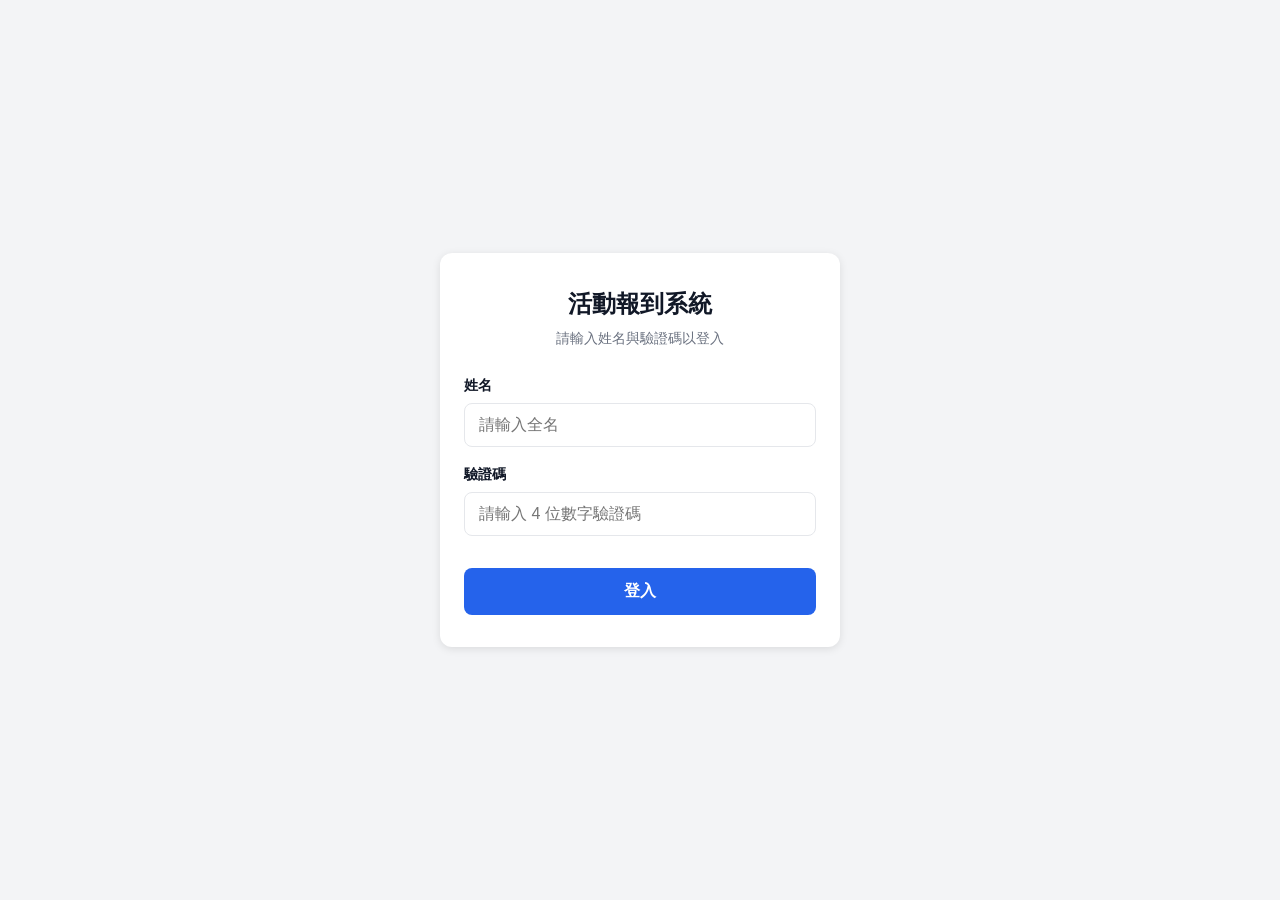
==== index.html @ ab361c44 "feat(stage1): 前台登入頁、CSS 基礎樣式、qrcode 函式庫 - index.html：姓名＋驗證碼表單，callAPI('auth') 後寫 session 並跳轉 - css/s" ====
<!DOCTYPE html>
<html lang="zh-TW">
<head>
  <meta charset="UTF-8">
  <meta name="viewport" content="width=device-width, initial-scale=1.0">
  <title>活動登入</title>
  <link rel="stylesheet" href="css/style.css">
</head>
<body>
  <div class="page">
    <div class="card">
      <h1 class="text-center">活動報到系統</h1>
      <p class="subtitle text-center">請輸入姓名與驗證碼以登入</p>

      <form id="loginForm" novalidate>
        <div class="form-group">
          <label for="name">姓名</label>
          <input
            type="text"
            id="name"
            name="name"
            placeholder="請輸入全名"
            autocomplete="name"
            inputmode="text"
            required
          >
        </div>

        <div class="form-group">
          <label for="code">驗證碼</label>
          <input
            type="text"
            id="code"
            name="code"
            placeholder="請輸入 4 位數字驗證碼"
            inputmode="numeric"
            maxlength="4"
            pattern="\d{4}"
            autocomplete="off"
            required
          >
        </div>

        <div id="errorAlert" class="alert alert-error" role="alert"></div>

        <button type="submit" id="submitBtn" class="btn btn-primary mt-16">
          <span class="btn-text">登入</span>
          <span class="spinner" aria-hidden="true"></span>
        </button>
      </form>
    </div>
  </div>

  <script src="js/config.js"></script>
  <script src="js/auth.js"></script>
  <script src="js/api.js"></script>
  <script>
    // 已登入則直接跳過
    if (getSession()) {
      window.location.replace('home.html');
    }

    const form      = document.getElementById('loginForm');
    const nameInput = document.getElementById('name');
    const codeInput = document.getElementById('code');
    const errorAlert = document.getElementById('errorAlert');
    const submitBtn  = document.getElementById('submitBtn');

    function showError(msg) {
      errorAlert.textContent = msg;
      errorAlert.classList.add('show');
    }
    function clearError() {
      errorAlert.classList.remove('show');
    }
    function setLoading(on) {
      submitBtn.classList.toggle('loading', on);
      submitBtn.disabled = on;
    }

    // 驗證碼只允許數字輸入
    codeInput.addEventListener('input', () => {
      codeInput.value = codeInput.value.replace(/\D/g, '').slice(0, 4);
    });

    form.addEventListener('submit', async (e) => {
      e.preventDefault();
      clearError();

      const name = nameInput.value.trim();
      const code = codeInput.value.trim();

      if (!name) { showError('請輸入姓名'); nameInput.focus(); return; }
      if (!/^\d{4}$/.test(code)) { showError('驗證碼須為 4 位數字'); codeInput.focus(); return; }

      setLoading(true);
      const res = await callAPI('auth', { name, code });
      setLoading(false);

      if (res.success) {
        setSession(res);
        window.location.replace('home.html');
      } else {
        showError(res.error || '登入失敗，請確認姓名與驗證碼是否正確');
      }
    });
  </script>
</body>
</html>
---- css/style.css ----
/* ===== Reset & Base ===== */
*, *::before, *::after { box-sizing: border-box; margin: 0; padding: 0; }

:root {
  --primary:    #2563EB;
  --primary-dk: #1D4ED8;
  --success:    #16A34A;
  --danger:     #DC2626;
  --warning:    #D97706;
  --bg:         #F3F4F6;
  --card:       #FFFFFF;
  --text:       #111827;
  --muted:      #6B7280;
  --border:     #E5E7EB;
  --radius:     12px;
  --shadow:     0 2px 8px rgba(0,0,0,.10);
}

html { font-size: 16px; -webkit-text-size-adjust: 100%; }

body {
  font-family: -apple-system, BlinkMacSystemFont, 'Segoe UI', 'Noto Sans TC',
               sans-serif;
  background: var(--bg);
  color: var(--text);
  min-height: 100dvh;
  line-height: 1.6;
}

/* ===== Layout ===== */
.page {
  display: flex;
  flex-direction: column;
  align-items: center;
  justify-content: center;
  min-height: 100dvh;
  padding: 24px 16px;
}

.card {
  background: var(--card);
  border-radius: var(--radius);
  box-shadow: var(--shadow);
  padding: 32px 24px;
  width: 100%;
  max-width: 400px;
}

/* ===== Typography ===== */
h1 { font-size: 1.5rem; font-weight: 700; margin-bottom: 4px; }
h2 { font-size: 1.25rem; font-weight: 700; margin-bottom: 12px; }
.subtitle { color: var(--muted); font-size: .9rem; margin-bottom: 24px; }

/* ===== Form ===== */
.form-group { margin-bottom: 16px; }

label {
  display: block;
  font-size: .9rem;
  font-weight: 600;
  margin-bottom: 6px;
  color: var(--text);
}

input[type="text"],
input[type="email"],
input[type="number"] {
  width: 100%;
  padding: 12px 14px;
  border: 1.5px solid var(--border);
  border-radius: 8px;
  font-size: 1rem;
  color: var(--text);
  background: #fff;
  transition: border-color .15s;
  -webkit-appearance: none;
}

input:focus {
  outline: none;
  border-color: var(--primary);
}

/* ===== Buttons ===== */
.btn {
  display: inline-flex;
  align-items: center;
  justify-content: center;
  gap: 6px;
  width: 100%;
  padding: 13px 20px;
  border: none;
  border-radius: 8px;
  font-size: 1rem;
  font-weight: 600;
  cursor: pointer;
  transition: background .15s, opacity .15s;
  -webkit-appearance: none;
}

.btn-primary  { background: var(--primary);  color: #fff; }
.btn-primary:hover  { background: var(--primary-dk); }
.btn-success  { background: var(--success);  color: #fff; }
.btn-danger   { background: var(--danger);   color: #fff; }
.btn-outline  {
  background: transparent;
  color: var(--primary);
  border: 1.5px solid var(--primary);
}
.btn:disabled { opacity: .5; cursor: not-allowed; }

/* ===== Alert / Toast ===== */
.alert {
  padding: 12px 14px;
  border-radius: 8px;
  font-size: .9rem;
  margin-top: 16px;
  display: none;
}
.alert.show { display: block; }
.alert-error   { background: #FEE2E2; color: #991B1B; }
.alert-success { background: #DCFCE7; color: #166534; }
.alert-info    { background: #DBEAFE; color: #1E40AF; }

/* ===== Spinner ===== */
.spinner {
  width: 20px; height: 20px;
  border: 2.5px solid rgba(255,255,255,.4);
  border-top-color: #fff;
  border-radius: 50%;
  animation: spin .7s linear infinite;
  display: none;
}
.loading .spinner { display: inline-block; }
.loading .btn-text { display: none; }

@keyframes spin { to { transform: rotate(360deg); } }

/* ===== Nav bar ===== */
.navbar {
  position: sticky;
  top: 0;
  background: var(--primary);
  color: #fff;
  padding: 14px 16px;
  display: flex;
  align-items: center;
  gap: 12px;
  z-index: 100;
  box-shadow: 0 2px 6px rgba(0,0,0,.15);
}
.navbar h1 { font-size: 1.1rem; margin: 0; color: #fff; }
.navbar .back { font-size: 1.2rem; cursor: pointer; text-decoration: none; color: #fff; }

/* ===== Main content area ===== */
.content {
  padding: 20px 16px;
  max-width: 480px;
  margin: 0 auto;
  width: 100%;
}

/* ===== Mission list ===== */
.mission-list { display: flex; flex-direction: column; gap: 12px; }

.mission-item {
  background: var(--card);
  border-radius: var(--radius);
  padding: 16px;
  display: flex;
  align-items: center;
  gap: 14px;
  box-shadow: var(--shadow);
  cursor: pointer;
  text-decoration: none;
  color: var(--text);
  border: 2px solid transparent;
  transition: border-color .15s;
}
.mission-item.done   { border-color: var(--success); }
.mission-item.locked { opacity: .5; cursor: not-allowed; }

.mission-icon {
  font-size: 1.8rem;
  flex-shrink: 0;
  width: 44px;
  text-align: center;
}
.mission-info h3 { font-size: 1rem; font-weight: 700; }
.mission-info p  { font-size: .85rem; color: var(--muted); margin-top: 2px; }
.mission-check   { margin-left: auto; font-size: 1.4rem; color: var(--success); }

/* ===== QR Code container ===== */
.qr-wrap {
  display: flex;
  flex-direction: column;
  align-items: center;
  gap: 12px;
  padding: 20px;
}
.qr-wrap canvas, .qr-wrap img { border-radius: 8px; }
.qr-label { font-size: .85rem; color: var(--muted); text-align: center; }

/* ===== Tag / badge ===== */
.badge {
  display: inline-block;
  padding: 2px 10px;
  border-radius: 999px;
  font-size: .8rem;
  font-weight: 600;
}
.badge-blue  { background: #DBEAFE; color: #1E40AF; }
.badge-green { background: #DCFCE7; color: #166534; }
.badge-gray  { background: #F3F4F6; color: #374151; }

/* ===== Divider ===== */
.divider {
  border: none;
  border-top: 1px solid var(--border);
  margin: 20px 0;
}

/* ===== Utility ===== */
.text-center { text-align: center; }
.text-muted  { color: var(--muted); font-size: .9rem; }
.mt-8  { margin-top: 8px; }
.mt-16 { margin-top: 16px; }
.mt-24 { margin-top: 24px; }
.mb-8  { margin-bottom: 8px; }
.mb-16 { margin-bottom: 16px; }
.w-full { width: 100%; }
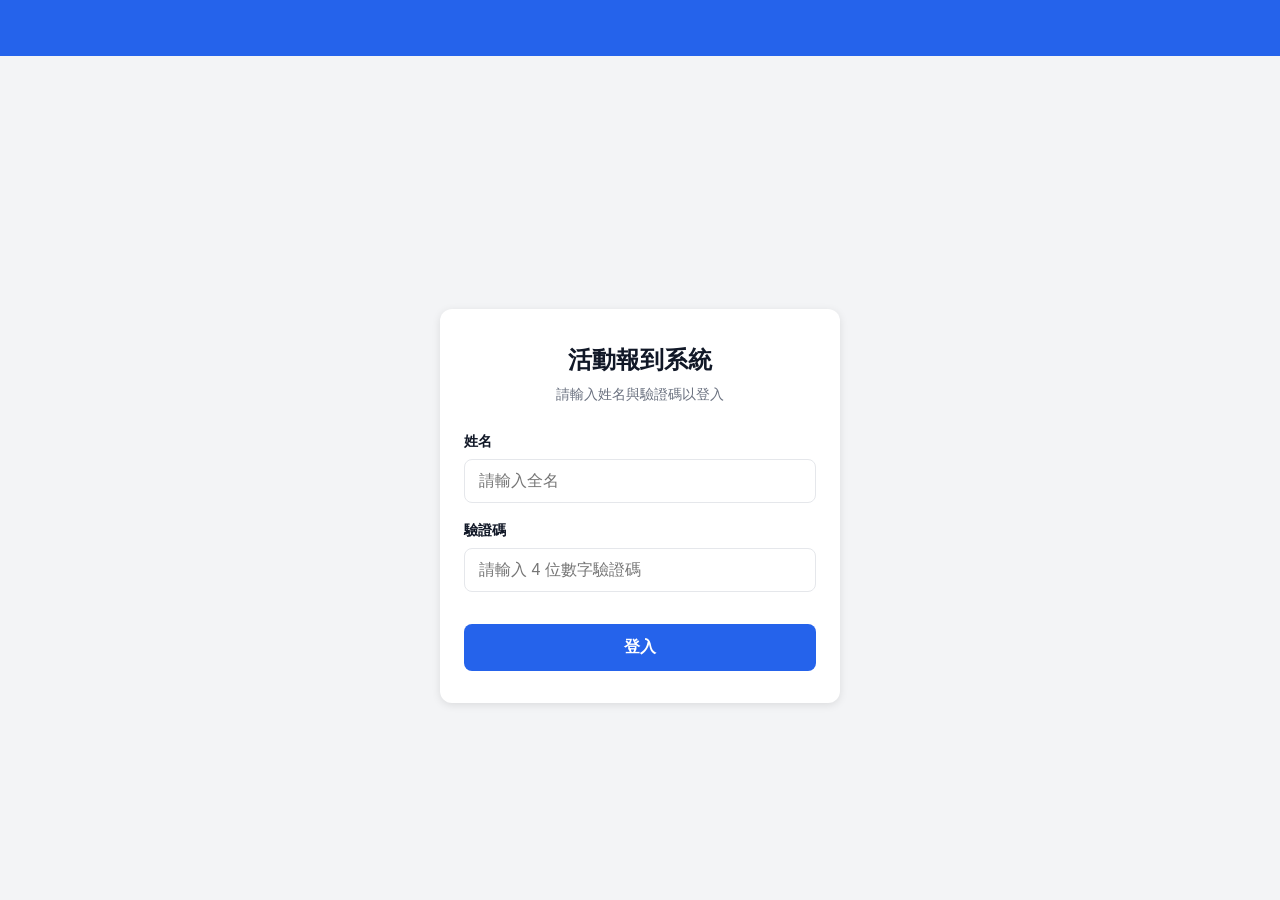
==== commit 4925a012: "feat(ui): 前台全頁套用 app-shell 視覺框架 - 新增 .app-shell / .app-banner / .app-body / .page-header / .circle-n" ====
--- a/index.html
+++ b/index.html
@@ -7,62 +7,69 @@
   <link rel="stylesheet" href="css/style.css">
 </head>
 <body>
-  <div class="page">
-    <div class="card">
-      <h1 class="text-center">活動報到系統</h1>
-      <p class="subtitle text-center">請輸入姓名與驗證碼以登入</p>
+  <div class="app-shell">
 
-      <form id="loginForm" novalidate>
-        <div class="form-group">
-          <label for="name">姓名</label>
-          <input
-            type="text"
-            id="name"
-            name="name"
-            placeholder="請輸入全名"
-            autocomplete="name"
-            inputmode="text"
-            required
-          >
-        </div>
+    <div class="app-banner">
+      <img src="assets/banner.jpg" alt="活動 Banner" onerror="this.style.display='none'">
+    </div>
 
-        <div class="form-group">
-          <label for="code">驗證碼</label>
-          <input
-            type="text"
-            id="code"
-            name="code"
-            placeholder="請輸入 4 位數字驗證碼"
-            inputmode="numeric"
-            maxlength="4"
-            pattern="\d{4}"
-            autocomplete="off"
-            required
-          >
-        </div>
+    <div class="app-body app-body-center">
+      <div class="card" style="width:100%;max-width:400px;">
+        <h1 class="text-center">活動報到系統</h1>
+        <p class="subtitle text-center">請輸入姓名與驗證碼以登入</p>
 
-        <div id="errorAlert" class="alert alert-error" role="alert"></div>
+        <form id="loginForm" novalidate>
+          <div class="form-group">
+            <label for="name">姓名</label>
+            <input
+              type="text"
+              id="name"
+              name="name"
+              placeholder="請輸入全名"
+              autocomplete="name"
+              inputmode="text"
+              required
+            >
+          </div>
 
-        <button type="submit" id="submitBtn" class="btn btn-primary mt-16">
-          <span class="btn-text">登入</span>
-          <span class="spinner" aria-hidden="true"></span>
-        </button>
-      </form>
+          <div class="form-group">
+            <label for="code">驗證碼</label>
+            <input
+              type="text"
+              id="code"
+              name="code"
+              placeholder="請輸入 4 位數字驗證碼"
+              inputmode="numeric"
+              maxlength="4"
+              pattern="\d{4}"
+              autocomplete="off"
+              required
+            >
+          </div>
+
+          <div id="errorAlert" class="alert alert-error" role="alert"></div>
+
+          <button type="submit" id="submitBtn" class="btn btn-primary mt-16">
+            <span class="btn-text">登入</span>
+            <span class="spinner" aria-hidden="true"></span>
+          </button>
+        </form>
+      </div>
     </div>
+
   </div>
 
   <script src="js/config.js"></script>
   <script src="js/auth.js"></script>
   <script src="js/api.js"></script>
   <script>
-    // 已登入則直接跳過
     if (getSession()) {
       window.location.replace('home.html');
     }
 
-    const form      = document.getElementById('loginForm');
-    const nameInput = document.getElementById('name');
-    const codeInput = document.getElementById('code');
+    const form       = document.getElementById('loginForm');
+    const nameInput  = document.getElementById('name');
+    const codeInput  = document.getElementById('code');
     const errorAlert = document.getElementById('errorAlert');
     const submitBtn  = document.getElementById('submitBtn');
 
@@ -78,7 +85,6 @@
       submitBtn.disabled = on;
     }
 
-    // 驗證碼只允許數字輸入
     codeInput.addEventListener('input', () => {
       codeInput.value = codeInput.value.replace(/\D/g, '').slice(0, 4);
     });
--- a/css/style.css
+++ b/css/style.css
@@ -229,3 +229,377 @@
 .mb-8  { margin-bottom: 8px; }
 .mb-16 { margin-bottom: 16px; }
 .w-full { width: 100%; }
+
+/* ===== Hub cards (home.html) ===== */
+.hub-list { display: flex; flex-direction: column; gap: 14px; }
+
+.hub-card {
+  background: var(--card);
+  border-radius: var(--radius);
+  box-shadow: var(--shadow);
+  padding: 18px 16px;
+  display: flex;
+  align-items: center;
+  gap: 14px;
+  text-decoration: none;
+  color: var(--text);
+  border: 2px solid transparent;
+  transition: border-color .15s, box-shadow .15s;
+}
+.hub-card:active { border-color: var(--primary); }
+.hub-card .hub-icon { font-size: 2rem; flex-shrink: 0; width: 48px; text-align: center; }
+.hub-card .hub-body h3 { font-size: 1rem; font-weight: 700; }
+.hub-card .hub-body p  { font-size: .85rem; color: var(--muted); margin-top: 2px; }
+.hub-card .hub-arrow   { margin-left: auto; color: var(--muted); font-size: 1.1rem; }
+
+/* ===== Tab bar ===== */
+.tab-bar {
+  display: flex;
+  border-bottom: 2px solid var(--border);
+  margin-bottom: 16px;
+}
+.tab-btn {
+  flex: 1;
+  padding: 10px 0;
+  background: none;
+  border: none;
+  font-size: .95rem;
+  font-weight: 600;
+  color: var(--muted);
+  cursor: pointer;
+  border-bottom: 3px solid transparent;
+  margin-bottom: -2px;
+  transition: color .15s, border-color .15s;
+}
+.tab-btn.active { color: var(--primary); border-bottom-color: var(--primary); }
+.tab-panel { display: none; }
+.tab-panel.active { display: block; }
+
+/* ===== Image zoom ===== */
+.zoomable { cursor: zoom-in; border-radius: 8px; width: 100%; display: block; }
+
+.zoom-overlay {
+  display: none;
+  position: fixed;
+  inset: 0;
+  background: rgba(0,0,0,.88);
+  z-index: 999;
+  align-items: center;
+  justify-content: center;
+  padding: 16px;
+}
+.zoom-overlay.open { display: flex; }
+.zoom-overlay img  { max-width: 100%; max-height: 90dvh; border-radius: 8px; object-fit: contain; }
+
+/* ===== Modal dialog ===== */
+.modal-overlay {
+  display: none;
+  position: fixed;
+  inset: 0;
+  background: rgba(0,0,0,.5);
+  z-index: 500;
+  align-items: flex-end;
+  justify-content: center;
+  padding: 0;
+}
+.modal-overlay.open { display: flex; }
+
+.modal {
+  background: var(--card);
+  border-radius: 20px 20px 0 0;
+  padding: 24px 20px 32px;
+  width: 100%;
+  max-width: 480px;
+  animation: slideUp .2s ease;
+}
+@keyframes slideUp { from { transform:translateY(30px); opacity:0 } to { transform:translateY(0); opacity:1 } }
+
+.modal h3     { font-size: 1.1rem; font-weight: 700; margin-bottom: 6px; }
+.modal p      { font-size: .9rem; color: var(--muted); margin-bottom: 20px; }
+.modal-btns   { display: flex; gap: 10px; }
+.modal-btns .btn { flex: 1; }
+
+/* ===== Admin sidebar layout ===== */
+.admin-layout {
+  display: flex;
+  min-height: 100dvh;
+}
+
+.sidebar {
+  width: 200px;
+  flex-shrink: 0;
+  background: #1E293B;
+  color: #CBD5E1;
+  display: flex;
+  flex-direction: column;
+  padding: 0;
+  position: sticky;
+  top: 0;
+  height: 100dvh;
+}
+.sidebar-title {
+  padding: 20px 16px 12px;
+  font-size: .75rem;
+  font-weight: 700;
+  text-transform: uppercase;
+  letter-spacing: .08em;
+  color: #64748B;
+}
+.sidebar a {
+  display: flex;
+  align-items: center;
+  gap: 10px;
+  padding: 12px 16px;
+  color: #CBD5E1;
+  text-decoration: none;
+  font-size: .9rem;
+  transition: background .15s, color .15s;
+  border-left: 3px solid transparent;
+}
+.sidebar a:hover, .sidebar a.active {
+  background: rgba(255,255,255,.06);
+  color: #fff;
+  border-left-color: #60A5FA;
+}
+.sidebar a .s-icon { font-size: 1.1rem; }
+.sidebar-spacer { flex: 1; }
+.sidebar-logout {
+  padding: 12px 16px;
+  border-top: 1px solid rgba(255,255,255,.08);
+}
+.sidebar-logout button {
+  background: none;
+  border: none;
+  color: #94A3B8;
+  cursor: pointer;
+  font-size: .85rem;
+  padding: 0;
+}
+
+.admin-main { flex: 1; overflow-x: hidden; }
+
+/* mobile: hide sidebar, show bottom nav */
+.bottom-nav {
+  display: none;
+  position: fixed;
+  bottom: 0; left: 0; right: 0;
+  background: #1E293B;
+  padding: 8px 0 env(safe-area-inset-bottom, 0);
+  z-index: 200;
+  justify-content: space-around;
+}
+.bottom-nav a {
+  display: flex; flex-direction: column; align-items: center;
+  gap: 3px; color: #94A3B8; text-decoration: none; font-size: .7rem;
+  padding: 4px 12px;
+  transition: color .15s;
+}
+.bottom-nav a.active { color: #60A5FA; }
+.bottom-nav .bn-icon { font-size: 1.3rem; }
+
+@media (max-width: 600px) {
+  .sidebar      { display: none; }
+  .bottom-nav   { display: flex; }
+  .admin-main   { padding-bottom: 70px; }
+}
+
+/* ===== Participant table ===== */
+.table-wrap { overflow-x: auto; }
+table.p-table {
+  width: 100%;
+  border-collapse: collapse;
+  font-size: .85rem;
+}
+.p-table th {
+  background: #F8FAFC;
+  padding: 8px 10px;
+  text-align: left;
+  font-weight: 600;
+  color: var(--muted);
+  border-bottom: 2px solid var(--border);
+  white-space: nowrap;
+}
+.p-table td {
+  padding: 8px 10px;
+  border-bottom: 1px solid var(--border);
+}
+.p-table tr:last-child td { border-bottom: none; }
+.p-table .icon-done { color: var(--success); font-size: 1rem; }
+.p-table .icon-none { color: var(--border);  font-size: 1rem; }
+
+/* ===== Mission page ===== */
+.task-card {
+  background: var(--card);
+  border-radius: var(--radius);
+  box-shadow: var(--shadow);
+  margin-bottom: 12px;
+  overflow: hidden;
+  border: 2px solid transparent;
+  transition: border-color .2s;
+}
+.task-card.done   { border-color: var(--success); }
+.task-card.locked { opacity: .5; pointer-events: none; }
+
+.task-header {
+  display: flex; align-items: center; gap: 12px;
+  padding: 14px 16px; cursor: pointer; user-select: none;
+}
+.task-num {
+  width: 32px; height: 32px; border-radius: 50%;
+  background: var(--border);
+  display: flex; align-items: center; justify-content: center;
+  font-size: .85rem; font-weight: 700; flex-shrink: 0;
+  transition: background .2s, color .2s;
+}
+.task-card.done   .task-num { background: var(--success); color: #fff; }
+.task-card.active .task-num { background: var(--primary);  color: #fff; }
+.task-title  { font-weight: 700; font-size: .95rem; flex: 1; }
+.task-status { font-size: 1.2rem; }
+
+.task-body { padding: 0 16px 16px; display: none; }
+.task-body.open { display: block; }
+
+/* Photo upload */
+.photo-drop {
+  border: 2px dashed var(--border); border-radius: 8px;
+  padding: 24px; text-align: center; color: var(--muted);
+  cursor: pointer; font-size: .9rem; transition: border-color .15s;
+}
+.photo-drop:hover { border-color: var(--primary); }
+.photo-preview {
+  width: 100%; max-height: 220px; object-fit: cover;
+  border-radius: 8px; margin-bottom: 8px; display: none;
+}
+.photo-preview.show { display: block; }
+
+/* Signature pad */
+.sig-wrap {
+  border: 1.5px solid var(--border); border-radius: 8px;
+  overflow: hidden; margin-bottom: 8px; background: #fff;
+  touch-action: none;
+}
+.sig-wrap canvas { display: block; width: 100%; height: 160px; }
+.sig-btn-row { display: flex; gap: 8px; }
+.sig-btn-row .btn { flex: 1; padding: 10px; font-size: .9rem; }
+
+/* PDF preview */
+.pdf-thumb {
+  width: 100%; border-radius: 8px; margin-bottom: 12px;
+  border: 1px solid var(--border); display: none;
+}
+.pdf-thumb.show { display: block; }
+
+/* Checkout QR */
+.checkout-section { display: none; margin-top: 16px; }
+.checkout-section.show { display: block; }
+.checkout-card {
+  background: var(--card); border-radius: var(--radius);
+  box-shadow: var(--shadow); padding: 24px 20px; text-align: center;
+  border: 2px solid var(--success);
+}
+.checkout-title { font-size: 1.2rem; font-weight: 700; color: var(--success); margin-bottom: 4px; }
+.checkout-sub { font-size: .85rem; color: var(--muted); margin-bottom: 20px; }
+
+/* ===== Sub-page header (replaces .navbar on sub-pages) ===== */
+.page-header {
+  flex-shrink: 0;
+  display: flex;
+  align-items: center;
+  gap: 10px;
+  padding: 10px 16px;
+  background: rgba(255,255,255,.88);
+  backdrop-filter: blur(8px);
+  -webkit-backdrop-filter: blur(8px);
+  border-bottom: 1px solid rgba(0,0,0,.06);
+}
+.page-header .back { font-size: 1.3rem; text-decoration: none; color: var(--text); line-height: 1; }
+.page-header h1    { font-size: 1rem; font-weight: 700; margin: 0; }
+
+/* ===== App Shell (index.html + home.html) ===== */
+.app-shell {
+  position: fixed;
+  inset: 0;
+  display: flex;
+  flex-direction: column;
+  background-color: var(--bg);
+  background-image: url('../assets/bg.jpg');
+  background-size: cover;
+  background-position: center;
+}
+
+.app-banner {
+  flex-shrink: 0;
+  width: 100%;
+  min-height: 56px;
+  background: var(--primary);
+  overflow: hidden;
+}
+.app-banner img { width: 100%; display: block; object-fit: cover; }
+
+.app-body {
+  flex: 1;
+  overflow-y: auto;
+  -webkit-overflow-scrolling: touch;
+}
+
+.app-body-center {
+  display: flex;
+  align-items: center;
+  justify-content: center;
+  min-height: 100%;
+  padding: 24px 16px;
+}
+
+/* ===== Circular bottom nav ===== */
+.circle-nav {
+  flex-shrink: 0;
+  display: flex;
+  justify-content: space-around;
+  align-items: flex-start;
+  padding: 14px 12px env(safe-area-inset-bottom, 12px);
+  background: rgba(255,255,255,.93);
+  backdrop-filter: blur(10px);
+  -webkit-backdrop-filter: blur(10px);
+  box-shadow: 0 -2px 16px rgba(0,0,0,.12);
+}
+
+.circle-btn {
+  display: flex;
+  flex-direction: column;
+  align-items: center;
+  gap: 6px;
+  text-decoration: none;
+  color: var(--text);
+  -webkit-tap-highlight-color: transparent;
+}
+
+.circle-icon {
+  width: 62px;
+  height: 62px;
+  border-radius: 50%;
+  background: var(--primary);
+  display: flex;
+  align-items: center;
+  justify-content: center;
+  font-size: 1.7rem;
+  box-shadow: 0 4px 12px rgba(37,99,235,.30);
+  transition: transform .12s, box-shadow .12s;
+}
+.circle-btn:active .circle-icon {
+  transform: scale(0.9);
+  box-shadow: 0 2px 6px rgba(37,99,235,.2);
+}
+
+.circle-label {
+  font-size: .72rem;
+  font-weight: 600;
+  color: var(--text);
+  text-align: center;
+  line-height: 1.3;
+  max-width: 72px;
+}
+
+.circle-btn.mission-done .circle-icon {
+  background: var(--success);
+  box-shadow: 0 4px 12px rgba(22,163,74,.30);
+}
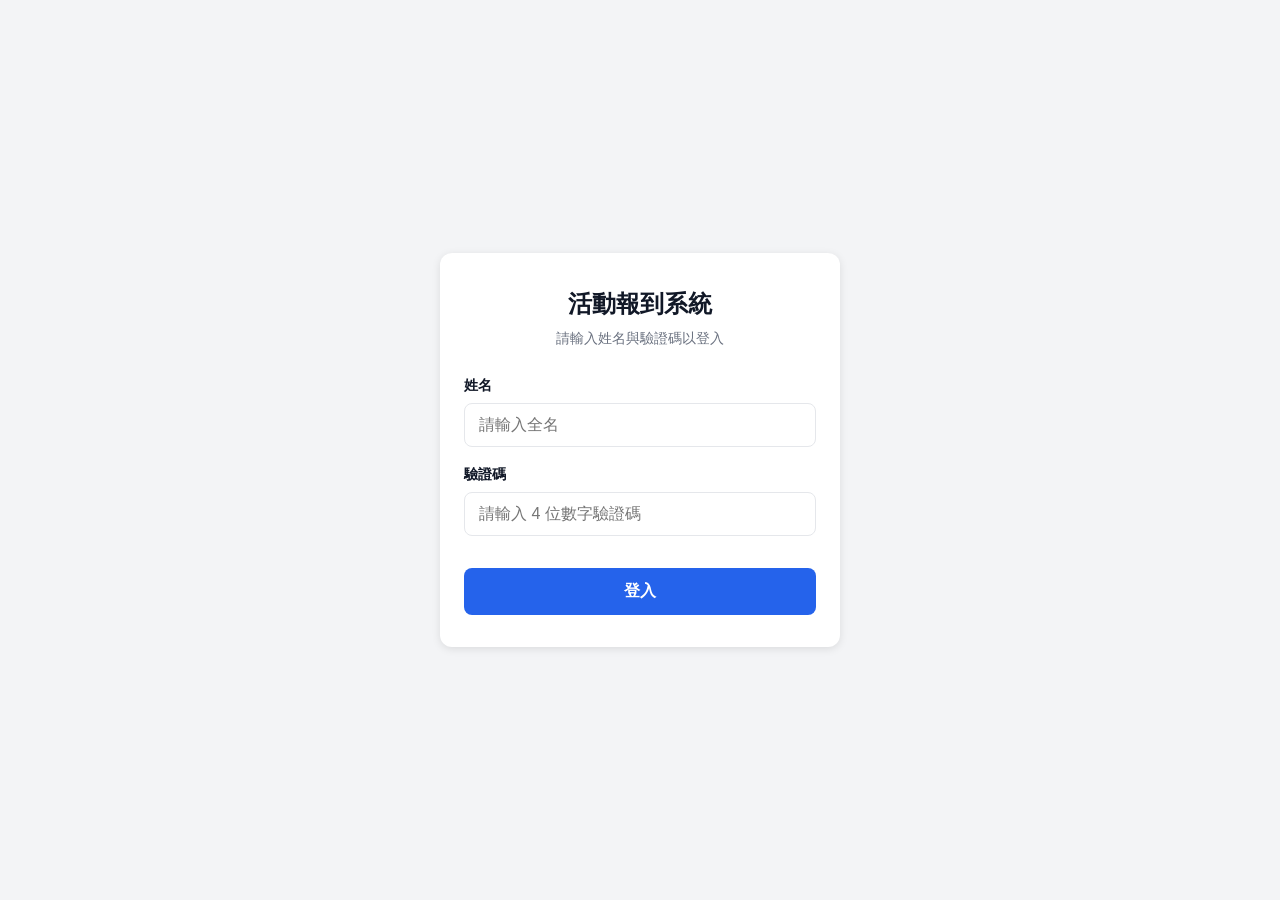
==== commit efdfc2c6: "feat: 加入活動底圖與 banner，補齊前台 app-shell 視覺框架 - assets/bg.jpg：背景底圖 - assets/banner.png：活動 banner - css/st" ====
--- a/index.html
+++ b/index.html
@@ -7,69 +7,62 @@
   <link rel="stylesheet" href="css/style.css">
 </head>
 <body>
-  <div class="app-shell">
+  <div class="page">
+    <div class="card">
+      <h1 class="text-center">活動報到系統</h1>
+      <p class="subtitle text-center">請輸入姓名與驗證碼以登入</p>
 
-    <div class="app-banner">
-      <img src="assets/banner.jpg" alt="活動 Banner" onerror="this.style.display='none'">
+      <form id="loginForm" novalidate>
+        <div class="form-group">
+          <label for="name">姓名</label>
+          <input
+            type="text"
+            id="name"
+            name="name"
+            placeholder="請輸入全名"
+            autocomplete="name"
+            inputmode="text"
+            required
+          >
+        </div>
+
+        <div class="form-group">
+          <label for="code">驗證碼</label>
+          <input
+            type="text"
+            id="code"
+            name="code"
+            placeholder="請輸入 4 位數字驗證碼"
+            inputmode="numeric"
+            maxlength="4"
+            pattern="\d{4}"
+            autocomplete="off"
+            required
+          >
+        </div>
+
+        <div id="errorAlert" class="alert alert-error" role="alert"></div>
+
+        <button type="submit" id="submitBtn" class="btn btn-primary mt-16">
+          <span class="btn-text">登入</span>
+          <span class="spinner" aria-hidden="true"></span>
+        </button>
+      </form>
     </div>
-
-    <div class="app-body app-body-center">
-      <div class="card" style="width:100%;max-width:400px;">
-        <h1 class="text-center">活動報到系統</h1>
-        <p class="subtitle text-center">請輸入姓名與驗證碼以登入</p>
-
-        <form id="loginForm" novalidate>
-          <div class="form-group">
-            <label for="name">姓名</label>
-            <input
-              type="text"
-              id="name"
-              name="name"
-              placeholder="請輸入全名"
-              autocomplete="name"
-              inputmode="text"
-              required
-            >
-          </div>
-
-          <div class="form-group">
-            <label for="code">驗證碼</label>
-            <input
-              type="text"
-              id="code"
-              name="code"
-              placeholder="請輸入 4 位數字驗證碼"
-              inputmode="numeric"
-              maxlength="4"
-              pattern="\d{4}"
-              autocomplete="off"
-              required
-            >
-          </div>
-
-          <div id="errorAlert" class="alert alert-error" role="alert"></div>
-
-          <button type="submit" id="submitBtn" class="btn btn-primary mt-16">
-            <span class="btn-text">登入</span>
-            <span class="spinner" aria-hidden="true"></span>
-          </button>
-        </form>
-      </div>
-    </div>
-
   </div>
 
   <script src="js/config.js"></script>
   <script src="js/auth.js"></script>
   <script src="js/api.js"></script>
   <script>
+    // 已登入則直接跳過
     if (getSession()) {
       window.location.replace('home.html');
     }
 
-    const form       = document.getElementById('loginForm');
-    const nameInput  = document.getElementById('name');
-    const codeInput  = document.getElementById('code');
+    const form      = document.getElementById('loginForm');
+    const nameInput = document.getElementById('name');
+    const codeInput = document.getElementById('code');
     const errorAlert = document.getElementById('errorAlert');
     const submitBtn  = document.getElementById('submitBtn');
 
@@ -85,6 +78,7 @@
       submitBtn.disabled = on;
     }
 
+    // 驗證碼只允許數字輸入
     codeInput.addEventListener('input', () => {
       codeInput.value = codeInput.value.replace(/\D/g, '').slice(0, 4);
     });
--- a/css/style.css
+++ b/css/style.css
@@ -64,7 +64,8 @@
 
 input[type="text"],
 input[type="email"],
-input[type="number"] {
+input[type="number"],
+input[type="password"] {
   width: 100%;
   padding: 12px 14px;
   border: 1.5px solid var(--border);
@@ -515,7 +516,7 @@
 .page-header .back { font-size: 1.3rem; text-decoration: none; color: var(--text); line-height: 1; }
 .page-header h1    { font-size: 1rem; font-weight: 700; margin: 0; }
 
-/* ===== App Shell (index.html + home.html) ===== */
+/* ===== App Shell ===== */
 .app-shell {
   position: fixed;
   inset: 0;
@@ -550,7 +551,7 @@
   padding: 24px 16px;
 }
 
-/* ===== Circular bottom nav ===== */
+/* ===== Circular bottom nav (kept for reference, not used in home.html now) ===== */
 .circle-nav {
   flex-shrink: 0;
   display: flex;
@@ -562,7 +563,6 @@
   -webkit-backdrop-filter: blur(10px);
   box-shadow: 0 -2px 16px rgba(0,0,0,.12);
 }
-
 .circle-btn {
   display: flex;
   flex-direction: column;
@@ -572,7 +572,6 @@
   color: var(--text);
   -webkit-tap-highlight-color: transparent;
 }
-
 .circle-icon {
   width: 62px;
   height: 62px;
@@ -585,21 +584,82 @@
   box-shadow: 0 4px 12px rgba(37,99,235,.30);
   transition: transform .12s, box-shadow .12s;
 }
-.circle-btn:active .circle-icon {
-  transform: scale(0.9);
-  box-shadow: 0 2px 6px rgba(37,99,235,.2);
-}
-
+.circle-btn:active .circle-icon { transform: scale(0.9); }
 .circle-label {
-  font-size: .72rem;
-  font-weight: 600;
-  color: var(--text);
-  text-align: center;
-  line-height: 1.3;
-  max-width: 72px;
-}
-
+  font-size: .72rem; font-weight: 600;
+  color: var(--text); text-align: center; line-height: 1.3; max-width: 72px;
+}
 .circle-btn.mission-done .circle-icon {
   background: var(--success);
   box-shadow: 0 4px 12px rgba(22,163,74,.30);
 }
+
+/* ===== Banner user row overlay (home.html) ===== */
+.banner-overlay-wrap { position: relative; }
+
+.banner-user-row {
+  position: absolute;
+  top: 10px;
+  right: 10px;
+  display: flex;
+  align-items: center;
+  gap: 8px;
+  background: rgba(255,255,255,.80);
+  backdrop-filter: blur(6px);
+  -webkit-backdrop-filter: blur(6px);
+  border-radius: 50px;
+  padding: 6px 8px 6px 14px;
+  font-size: .82rem;
+  font-weight: 500;
+  color: var(--text);
+  max-width: calc(100% - 20px);
+}
+
+.btn-logout {
+  background: #D81B7A;
+  color: #fff;
+  border: none;
+  border-radius: 50px;
+  padding: 5px 14px;
+  font-size: .8rem;
+  font-weight: 700;
+  cursor: pointer;
+  white-space: nowrap;
+  flex-shrink: 0;
+}
+.btn-logout:active { opacity: .85; }
+
+/* ===== Hub pill buttons (home.html) ===== */
+.hub-pills {
+  display: flex;
+  flex-direction: column;
+  align-items: stretch;
+  justify-content: center;
+  min-height: 100%;
+  padding: 24px 20px env(safe-area-inset-bottom, 24px);
+  max-width: 480px;
+  margin: 0 auto;
+  width: 100%;
+}
+
+.hub-pill {
+  display: block;
+  background: rgba(255,255,255,.90);
+  border-radius: 50px;
+  padding: 18px 28px;
+  margin-bottom: 14px;
+  text-decoration: none;
+  color: var(--text);
+  box-shadow: 0 4px 18px rgba(0,0,0,.13);
+  border: 2px solid transparent;
+  transition: transform .12s, box-shadow .12s;
+  -webkit-tap-highlight-color: transparent;
+}
+.hub-pill:active {
+  transform: scale(.98);
+  box-shadow: 0 2px 8px rgba(0,0,0,.10);
+}
+.hub-pill h3 { font-size: 1.1rem; font-weight: 700; margin-bottom: 2px; }
+.hub-pill p  { font-size: .85rem; color: var(--muted); margin: 0; }
+.hub-pill.mission-done { border-color: var(--success); }
+.hub-pill.mission-done h3 { color: var(--success); }
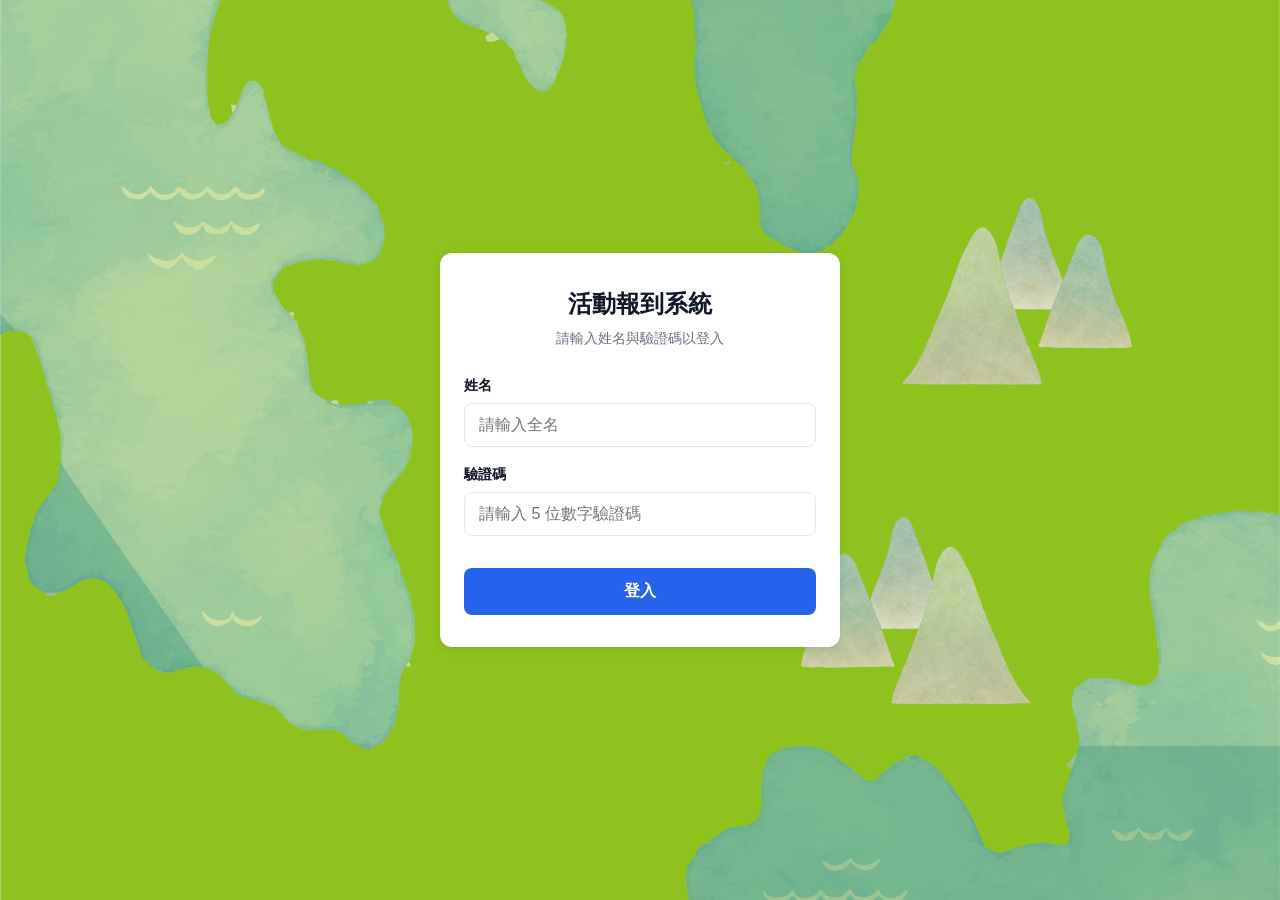
==== commit 80a590fc: "feat: 驗證碼改為 5 位數；dashboard 任務完成/已簽退顏色對調 - index.html：placeholder、maxlength、slice、regex 統一改為 5 位 - da" ====
--- a/index.html
+++ b/index.html
@@ -32,10 +32,10 @@
             type="text"
             id="code"
             name="code"
-            placeholder="請輸入 4 位數字驗證碼"
+            placeholder="請輸入 5 位數字驗證碼"
             inputmode="numeric"
-            maxlength="4"
-            pattern="\d{4}"
+            maxlength="5"
+            pattern="\d{5}"
             autocomplete="off"
             required
           >
@@ -80,7 +80,7 @@
 
     // 驗證碼只允許數字輸入
     codeInput.addEventListener('input', () => {
-      codeInput.value = codeInput.value.replace(/\D/g, '').slice(0, 4);
+      codeInput.value = codeInput.value.replace(/\D/g, '').slice(0, 5);
     });
 
     form.addEventListener('submit', async (e) => {
@@ -91,7 +91,7 @@
       const code = codeInput.value.trim();
 
       if (!name) { showError('請輸入姓名'); nameInput.focus(); return; }
-      if (!/^\d{4}$/.test(code)) { showError('驗證碼須為 4 位數字'); codeInput.focus(); return; }
+      if (!/^\d{5}$/.test(code)) { showError('驗證碼須為 5 位數字'); codeInput.focus(); return; }
 
       setLoading(true);
       const res = await callAPI('auth', { name, code });
--- a/css/style.css
+++ b/css/style.css
@@ -523,7 +523,7 @@
   display: flex;
   flex-direction: column;
   background-color: var(--bg);
-  background-image: url('../assets/bg.jpg');
+  background-image: url('../assets/bg.png');
   background-size: cover;
   background-position: center;
 }
@@ -663,3 +663,19 @@
 .hub-pill p  { font-size: .85rem; color: var(--muted); margin: 0; }
 .hub-pill.mission-done { border-color: var(--success); }
 .hub-pill.mission-done h3 { color: var(--success); }
+
+/* ===== Desktop RWD: center app in 480px column ===== */
+@media (min-width: 640px) {
+  body {
+    background: url('../assets/bg.png') center/cover no-repeat fixed;
+    background-color: var(--bg);
+  }
+
+  .app-shell {
+    left: 50%;
+    right: auto;
+    transform: translateX(-50%);
+    width: 480px;
+    box-shadow: 0 0 60px rgba(0,0,0,.35);
+  }
+}
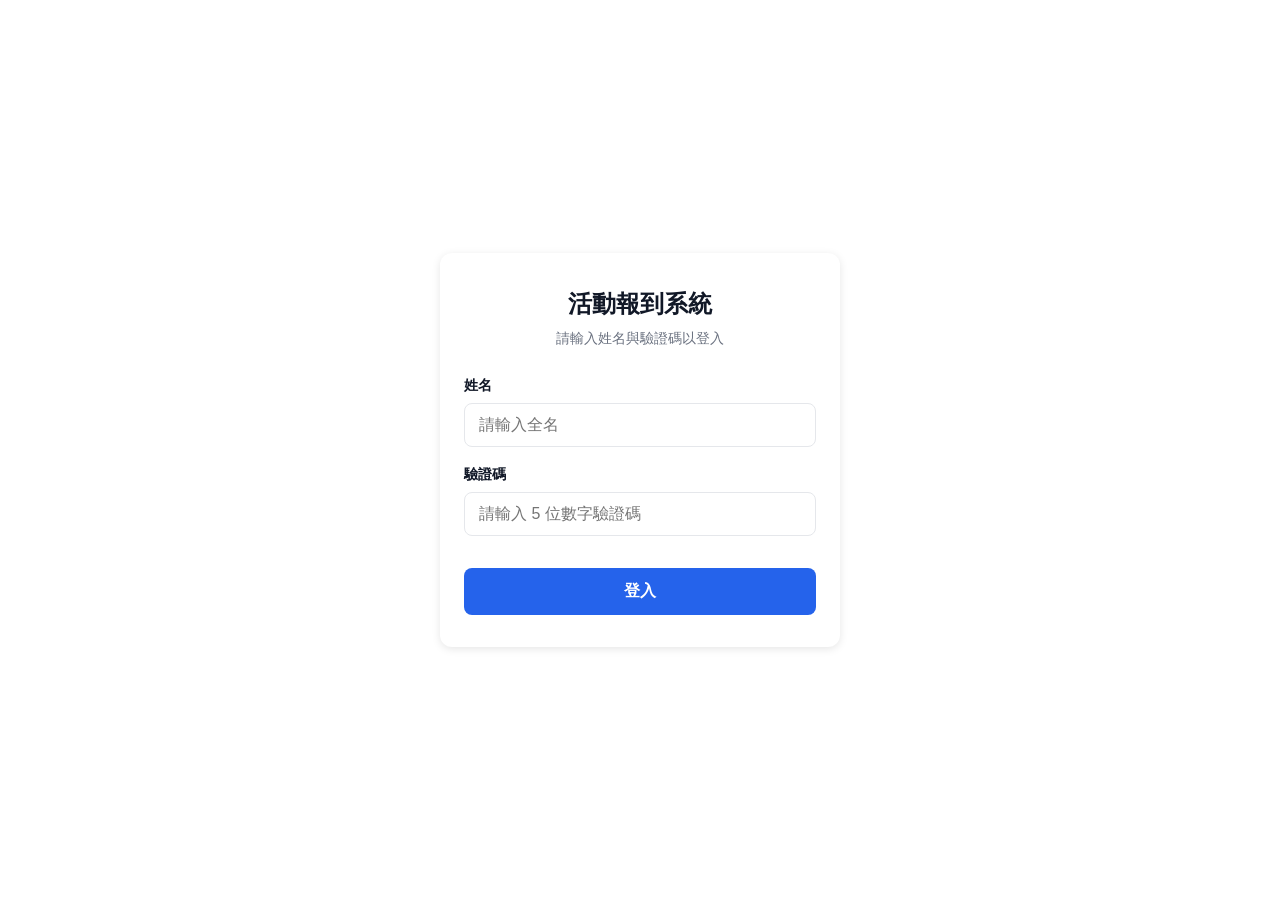
==== commit ccf261d6: "feat(ui): 前後台登入頁加入獨立背景底圖 login-bg.jpg Co-Authored-By: Claude Sonnet 4.6 <noreply@anthropic.com>" ====
--- a/index.html
+++ b/index.html
@@ -5,6 +5,9 @@
   <meta name="viewport" content="width=device-width, initial-scale=1.0">
   <title>活動登入</title>
   <link rel="stylesheet" href="css/style.css">
+  <style>
+    body { background: url('assets/login-bg.jpg') center/cover no-repeat fixed; }
+  </style>
 </head>
 <body>
   <div class="page">
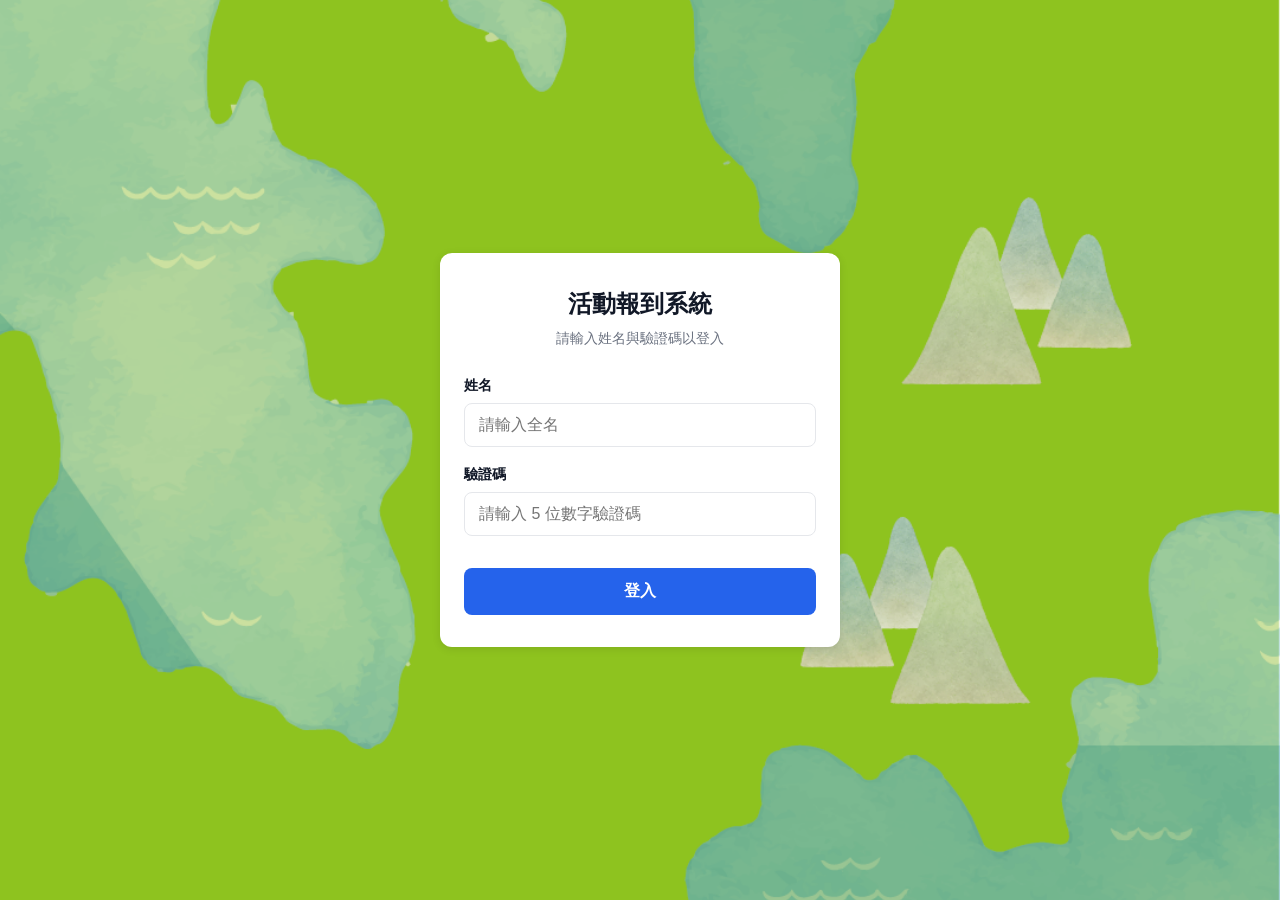
==== commit 3a9bf7ce: "feat: 登入頁背景 png、行前通知雙頁籤與圖檔上傳 - index.html / admin/index.html: 背景改為 login-bg.png - prenotice.html: 新增" ====
--- a/index.html
+++ b/index.html
@@ -6,7 +6,7 @@
   <title>活動登入</title>
   <link rel="stylesheet" href="css/style.css">
   <style>
-    body { background: url('assets/login-bg.jpg') center/cover no-repeat fixed; }
+    body { background: url('assets/login-bg.png') center/cover no-repeat fixed; }
   </style>
 </head>
 <body>
